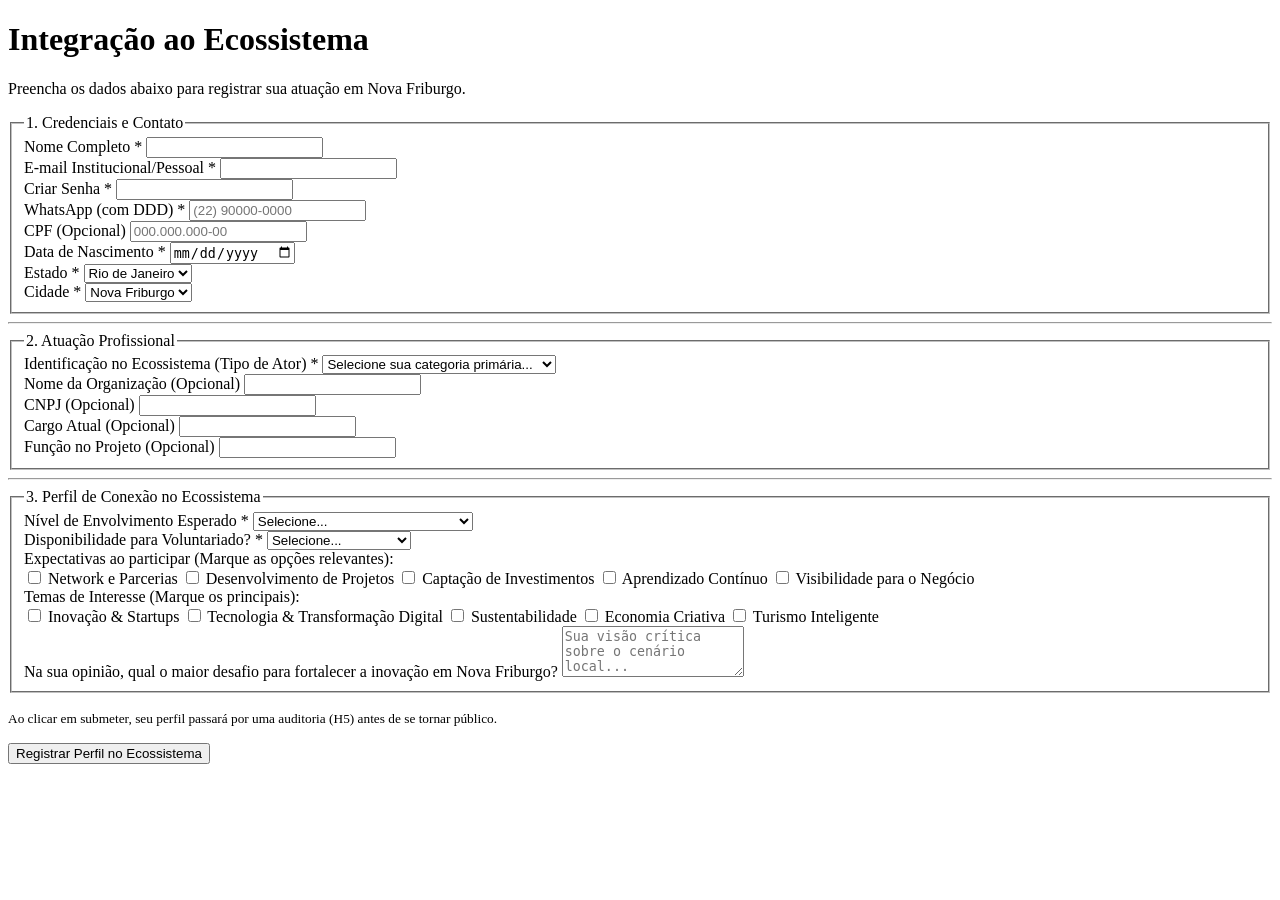
==== cadastro.html @ bd3747cb "atualizacoes" ====
<!DOCTYPE html>
<html lang="pt-BR">
<head>
    <meta charset="UTF-8">
    <meta name="viewport" content="width=device-width, initial-scale=1.0">
    <title>Registro Direto - InovFriValley</title>
</head>
<body>

    <main class="container-cadastro-direto" aria-labelledby="titulo-principal">
        <header class="form-header">
            <h1 id="titulo-principal">Integração ao Ecossistema</h1>
            <p>Preencha os dados abaixo para registrar sua atuação em Nova Friburgo.</p>
        </header>

        <form action="/api/cadastro/completo" method="POST" id="form-registro-direto">

            <fieldset class="form-section">
                <legend>1. Credenciais e Contato</legend>

                <div class="form-grid-2">
                    <div class="input-group">
                        <label for="nome">Nome Completo *</label>
                        <input type="text" id="nome" name="nome" required autocomplete="name">
                    </div>

                    <div class="input-group">
                        <label for="email">E-mail Institucional/Pessoal *</label>
                        <input type="email" id="email" name="email" required autocomplete="email">
                    </div>
                </div>

                <div class="form-grid-3">
                    <div class="input-group">
                        <label for="senha">Criar Senha *</label>
                        <input type="password" id="senha" name="senha" required>
                    </div>

                    <div class="input-group">
                        <label for="whatsapp">WhatsApp (com DDD) *</label>
                        <input type="tel" id="whatsapp" name="whatsapp" placeholder="(22) 90000-0000" required>
                    </div>

                    <div class="input-group">
                        <label for="cpf">CPF (Opcional)</label>
                        <input type="text" id="cpf" name="cpf" placeholder="000.000.000-00">
                    </div>
                </div>
                
                <div class="form-grid-3">
                    <div class="input-group">
                        <label for="nascimento">Data de Nascimento *</label>
                        <input type="date" id="nascimento" name="nascimento" required>
                    </div>

                    <div class="input-group">
                        <label for="estado">Estado *</label>
                        <select id="estado" name="estado" required>
                            <option value="RJ" selected>Rio de Janeiro</option>
                        </select>
                    </div>

                    <div class="input-group">
                        <label for="cidade">Cidade *</label>
                        <select id="cidade" name="cidade" required>
                            <option value="nova-friburgo" selected>Nova Friburgo</option>
                        </select>
                    </div>
                </div>
            </fieldset>

            <hr aria-hidden="true">

            <fieldset class="form-section">
                <legend>2. Atuação Profissional</legend>

                <div class="input-group">
                    <label for="tipo-ator">Identificação no Ecossistema (Tipo de Ator) *</label>
                    <select id="tipo-ator" name="tipoAtor" required>
                        <option value="">Selecione sua categoria primária...</option>
                        <option value="startup">Startup</option>
                        <option value="empresa">Empresa</option>
                        <option value="empreendedor">Empreendedor</option>
                        <option value="investidor">Investidor</option>
                        <option value="universidade">Universidade / Instituição de Ensino</option>
                        <option value="governo">Governo</option>
                        <option value="estudante">Estudante</option>
                    </select>
                </div>

                <div class="form-grid-2">
                    <div class="input-group">
                        <label for="nome-organizacao">Nome da Organização (Opcional)</label>
                        <input type="text" id="nome-organizacao" name="nomeOrganizacao">
                    </div>

                    <div class="input-group">
                        <label for="cnpj">CNPJ (Opcional)</label>
                        <input type="text" id="cnpj" name="cnpj">
                    </div>
                </div>

                <div class="form-grid-2">
                    <div class="input-group">
                        <label for="cargo">Cargo Atual (Opcional)</label>
                        <input type="text" id="cargo" name="cargo">
                    </div>

                    <div class="input-group">
                        <label for="funcao">Função no Projeto (Opcional)</label>
                        <input type="text" id="funcao" name="funcao">
                    </div>
                </div>
            </fieldset>

            <hr aria-hidden="true">

            <fieldset class="form-section">
                <legend>3. Perfil de Conexão no Ecossistema</legend>

                <div class="form-grid-2">
                    <div class="input-group">
                        <label for="nivel-envolvimento">Nível de Envolvimento Esperado *</label>
                        <select id="nivel-envolvimento" name="nivelEnvolvimento" required>
                            <option value="">Selecione...</option>
                            <option value="muito-ativo">Muito Ativo</option>
                            <option value="moderadamente">Moderadamente</option>
                            <option value="pouco-ativo">Pouco Ativo</option>
                            <option value="iniciante">Ainda não participo, mas gostaria</option>
                        </select>
                    </div>

                    <div class="input-group">
                        <label for="voluntariado">Disponibilidade para Voluntariado? *</label>
                        <select id="voluntariado" name="voluntariado" required>
                            <option value="">Selecione...</option>
                            <option value="sim">Sim, tenho interesse</option>
                            <option value="nao">Não no momento</option>
                            <option value="talvez">Talvez futuramente</option>
                        </select>
                    </div>
                </div>

                <div class="input-group checkbox-matrix">
                    <label>Expectativas ao participar (Marque as opções relevantes):</label>
                    <div class="options-grid">
                        <label><input type="checkbox" name="expectativa" value="network"> Network e Parcerias</label>
                        <label><input type="checkbox" name="expectativa" value="projetos"> Desenvolvimento de Projetos</label>
                        <label><input type="checkbox" name="expectativa" value="investimentos"> Captação de Investimentos</label>
                        <label><input type="checkbox" name="expectativa" value="aprendizado"> Aprendizado Contínuo</label>
                        <label><input type="checkbox" name="expectativa" value="visibilidade"> Visibilidade para o Negócio</label>
                    </div>
                </div>

                <div class="input-group checkbox-matrix">
                    <label>Temas de Interesse (Marque os principais):</label>
                    <div class="options-grid">
                        <label><input type="checkbox" name="temas" value="inovacao"> Inovação & Startups</label>
                        <label><input type="checkbox" name="temas" value="tecnologia"> Tecnologia & Transformação Digital</label>
                        <label><input type="checkbox" name="temas" value="sustentabilidade"> Sustentabilidade</label>
                        <label><input type="checkbox" name="temas" value="economia-criativa"> Economia Criativa</label>
                        <label><input type="checkbox" name="temas" value="turismo"> Turismo Inteligente</label>
                    </div>
                </div>

                <div class="input-group">
                    <label for="desafios">Na sua opinião, qual o maior desafio para fortalecer a inovação em Nova Friburgo?</label>
                    <textarea id="desafios" name="desafios" rows="3" placeholder="Sua visão crítica sobre o cenário local..."></textarea>
                </div>
            </fieldset>

            <div class="form-actions-submit">
                <p><small>Ao clicar em submeter, seu perfil passará por uma auditoria (H5) antes de se tornar público.</small></p>
                <button type="submit" class="btn-primary-massive">Registrar Perfil no Ecossistema</button>
            </div>

        </form>
    </main>

</body>
</html>
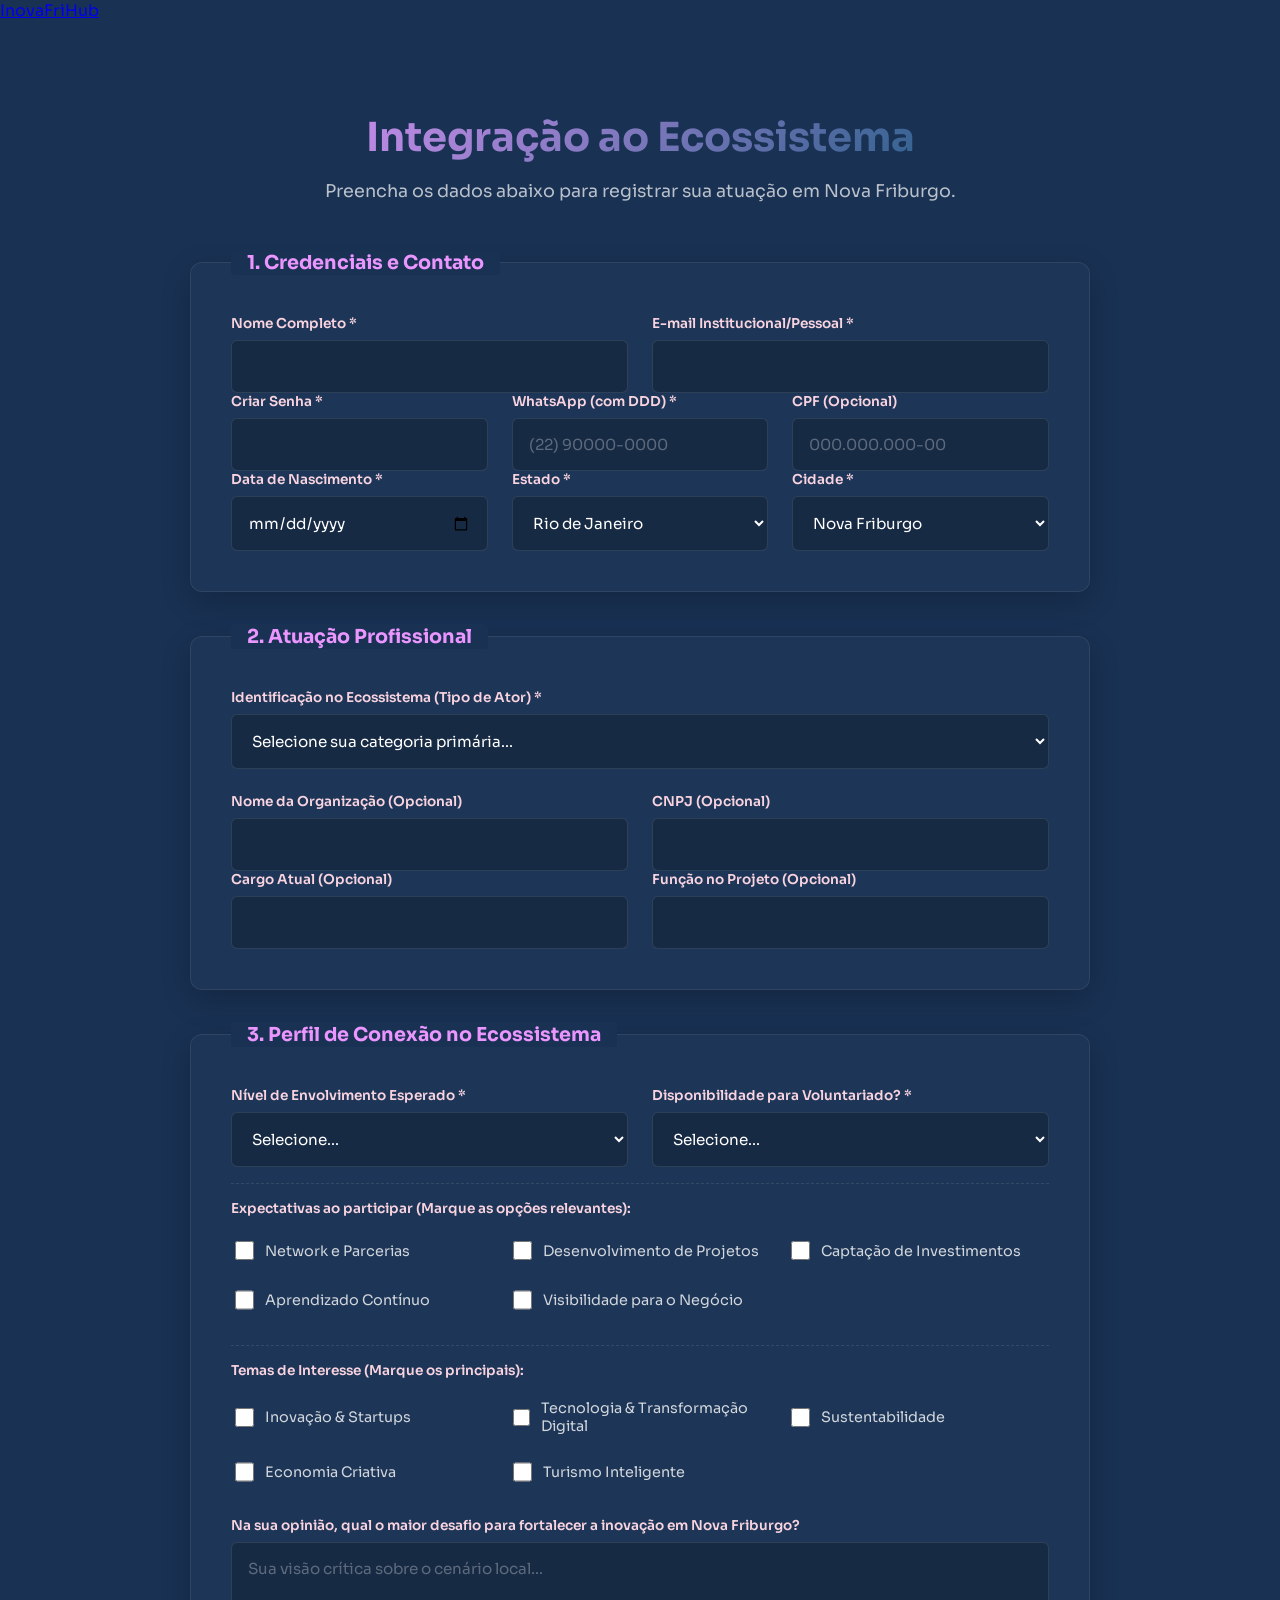
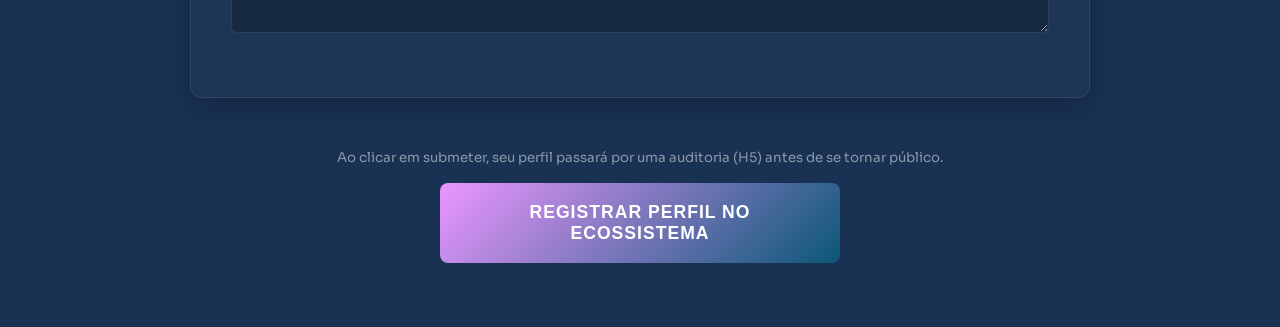
==== commit 7ed6b583: "alterações" ====
--- a/cadastro.html
+++ b/cadastro.html
@@ -3,10 +3,24 @@
 <head>
     <meta charset="UTF-8">
     <meta name="viewport" content="width=device-width, initial-scale=1.0">
-    <title>Registro Direto - InovFriValley</title>
+    <title>Meu Painel - InovaFri Hub</title>
+    
+    <link rel="preconnect" href="https://fonts.googleapis.com">
+    <link rel="preconnect" href="https://fonts.gstatic.com" crossorigin>
+    <link href="https://fonts.googleapis.com/css2?family=Sora:wght@400;600;700&display=swap" rel="stylesheet">
+    
+    <link rel="stylesheet" href="css/style.css">
+    
+    <link rel="stylesheet" href="css/style-cadastrousu.css">
 </head>
 <body>
-
+    <header>
+        <div class="logo">
+        <a href="index.html" aria-label="Página Inicial">
+        <span class="brand-text">InovaFri<span class="brand-highlight">Hub</span></span>
+        </a>
+    </div>
+    
     <main class="container-cadastro-direto" aria-labelledby="titulo-principal">
         <header class="form-header">
             <h1 id="titulo-principal">Integração ao Ecossistema</h1>
--- a/css/style-cadastrousu.css
+++ b/css/style-cadastrousu.css
@@ -0,0 +1,228 @@
+/* ==========================================
+   FORÇAR O DARK MODE GLOBAL
+=========================================== */
+body {
+    background-color: #193153; /* O fundo escuro oficial do InovaFri Hub */
+    color: #ffffff;
+    font-family: 'Sora', sans-serif;
+    margin: 0;
+    min-height: 100vh;
+    -webkit-font-smoothing: antialiased;
+}
+/* ==========================================
+   PÁGINA DE CADASTRO (REGISTRO DIRETO)
+=========================================== */
+
+/* 1. Container Principal e Cabeçalho */
+.container-cadastro-direto {
+    max-width: 900px;
+    margin: 0 auto;
+    padding: 4rem 2rem;
+    font-family: 'Sora', sans-serif;
+    color: #ffffff;
+}
+
+.form-header {
+    text-align: center;
+    margin-bottom: 3rem;
+}
+
+.form-header h1 {
+    font-size: 2.5rem;
+    margin-bottom: 0.5rem;
+    background: linear-gradient(135deg, #EB96FF 0%, #0B5777 100%);
+    -webkit-background-clip: text;
+    -webkit-text-fill-color: transparent;
+    background-clip: text;
+}
+
+.form-header p {
+    color: rgba(255, 255, 255, 0.7);
+    font-size: 1.1rem;
+}
+
+/* 2. Seções do Formulário (Cards) */
+.form-section {
+    background: rgba(255, 255, 255, 0.02);
+    border: 1px solid rgba(255, 255, 255, 0.08);
+    border-radius: 12px;
+    padding: 2.5rem;
+    margin: 0;
+    box-shadow: 0 10px 30px rgba(0, 0, 0, 0.2);
+}
+
+.form-section legend {
+    font-size: 1.2rem;
+    font-weight: 700;
+    color: #EB96FF; /* Destaque neon para ancorar o olhar do usuário */
+    background-color: #193153; /* Mesma cor do fundo do body para cortar a borda perfeitamente */
+    padding: 0 1rem;
+    border-radius: 4px;
+}
+
+hr[aria-hidden="true"] {
+    border: none;
+    height: 2rem; /* Usa o HR apenas como espaçador invisível entre os blocos */
+    margin: 0;
+}
+
+/* 3. Sistema de Grids (Reduz a altura vertical do formulário) */
+.form-grid-2 {
+    display: grid;
+    grid-template-columns: 1fr 1fr;
+    gap: 1.5rem;
+}
+
+.form-grid-3 {
+    display: grid;
+    grid-template-columns: repeat(3, 1fr);
+    gap: 1.5rem;
+}
+
+/* 4. Estilização dos Inputs */
+.input-group {
+    margin-bottom: 1.5rem;
+    display: flex;
+    flex-direction: column;
+}
+
+/* Remove a margem do último input dentro de um grid para não quebrar o alinhamento */
+.form-grid-2 .input-group, 
+.form-grid-3 .input-group {
+    margin-bottom: 0;
+}
+
+.input-group label {
+    font-size: 0.85rem;
+    font-weight: 600;
+    color: #F9D4E0;
+    margin-bottom: 0.5rem;
+}
+
+.input-group input,
+.input-group select,
+.input-group textarea {
+    width: 100%;
+    padding: 1rem;
+    background: rgba(0, 0, 0, 0.2);
+    border: 1px solid rgba(255, 255, 255, 0.1);
+    border-radius: 6px;
+    color: #ffffff;
+    font-family: inherit;
+    font-size: 0.95rem;
+    transition: all 0.2s ease;
+    box-sizing: border-box;
+}
+
+/* Estiliza o placeholder para não ficar muito claro */
+.input-group input::placeholder,
+.input-group textarea::placeholder {
+    color: rgba(255, 255, 255, 0.3);
+}
+
+.input-group input:focus,
+.input-group select:focus,
+.input-group textarea:focus {
+    outline: none;
+    border-color: #EB96FF;
+    background: rgba(255, 255, 255, 0.05);
+    box-shadow: 0 0 0 3px rgba(235, 150, 255, 0.15);
+}
+/* Correção para o fundo branco das opções do Select */
+.input-group select option {
+    background-color: #193153; /* Fundo azul-marinho da marca */
+    color: #ffffff;            /* Texto branco */
+    padding: 10px;             /* Dá um pouco de espaço para respirar */
+}
+
+/* 5. Matriz de Checkboxes (Transforma os checkboxes numa grade limpa) */
+.checkbox-matrix {
+    margin-top: 1rem;
+    padding-top: 1rem;
+    border-top: 1px dashed rgba(255, 255, 255, 0.1);
+}
+
+.options-grid {
+    display: grid;
+    grid-template-columns: repeat(auto-fill, minmax(220px, 1fr));
+    gap: 1rem;
+    margin-top: 0.8rem;
+}
+
+.options-grid label {
+    display: flex;
+    align-items: center;
+    gap: 0.5rem;
+    color: rgba(255, 255, 255, 0.8);
+    font-weight: 400;
+    font-size: 0.9rem;
+    cursor: pointer;
+    text-transform: none;
+}
+
+.options-grid input[type="checkbox"] {
+    width: 1.2rem;
+    height: 1.2rem;
+    accent-color: #EB96FF; /* Pinta o checkbox nativo com a cor da marca */
+    cursor: pointer;
+}
+
+/* 6. Ação Final (Submit) */
+.form-actions-submit {
+    margin-top: 3rem;
+    text-align: center;
+    display: flex;
+    flex-direction: column;
+    align-items: center;
+    gap: 1rem;
+}
+
+.form-actions-submit p {
+    color: rgba(255, 255, 255, 0.5);
+    margin: 0;
+}
+
+.btn-primary-massive {
+    width: 100%;
+    max-width: 400px;
+    padding: 1.2rem;
+    font-size: 1.1rem;
+    font-weight: 700;
+    text-transform: uppercase;
+    letter-spacing: 1px;
+    color: #ffffff;
+    background: linear-gradient(135deg, #EB96FF 0%, #0B5777 100%);
+    border: none;
+    border-radius: 8px;
+    cursor: pointer;
+    transition: transform 0.2s, box-shadow 0.2s, filter 0.2s;
+}
+
+.btn-primary-massive:hover {
+    transform: translateY(-2px);
+    box-shadow: 0 15px 30px rgba(235, 150, 255, 0.2);
+    filter: brightness(1.1);
+}
+
+/* 7. Responsividade Absoluta (Mobile) */
+@media (max-width: 768px) {
+    .container-cadastro-direto {
+        padding: 2rem 1rem;
+    }
+    
+    .form-section {
+        padding: 1.5rem;
+    }
+
+    /* Quebra todas as colunas para o formato empilhado em telas pequenas */
+    .form-grid-2, 
+    .form-grid-3 {
+        grid-template-columns: 1fr;
+        gap: 1rem;
+    }
+    
+    .form-grid-2 .input-group, 
+    .form-grid-3 .input-group {
+        margin-bottom: 0.5rem;
+    }
+}
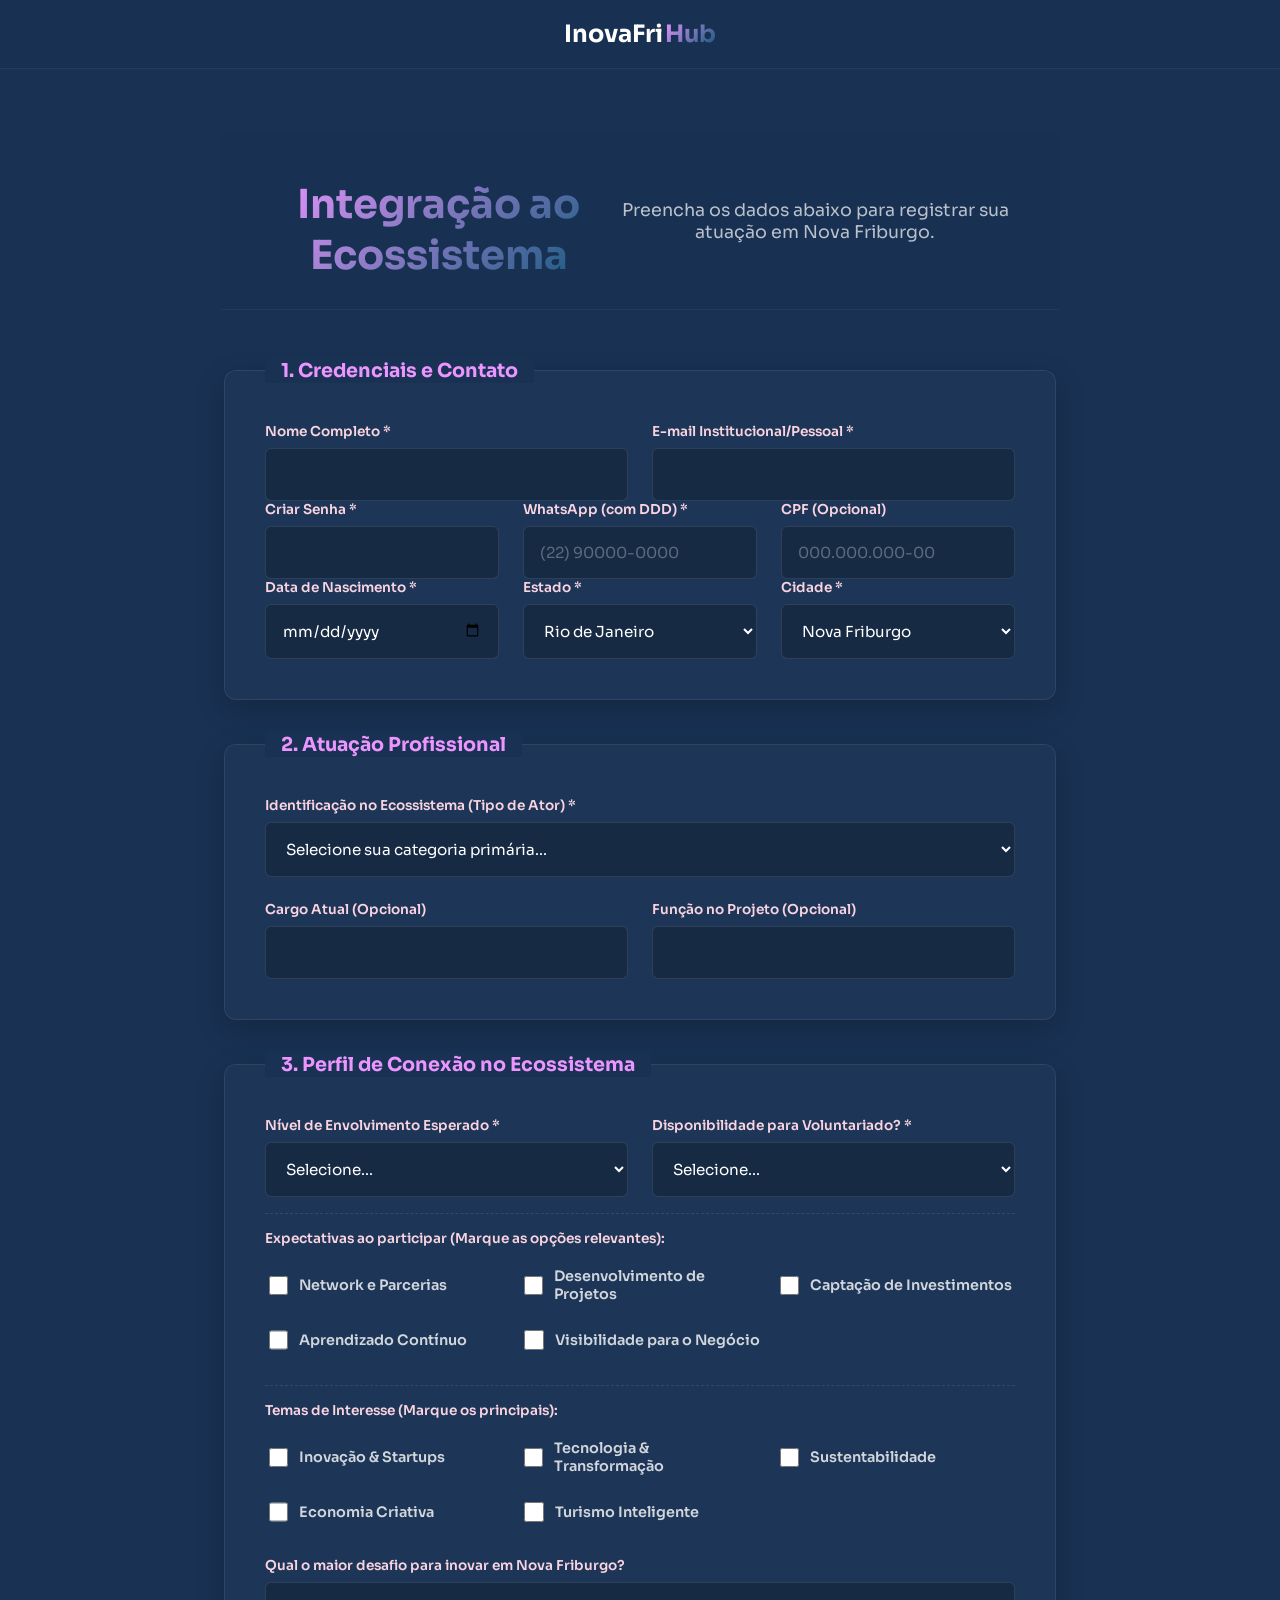
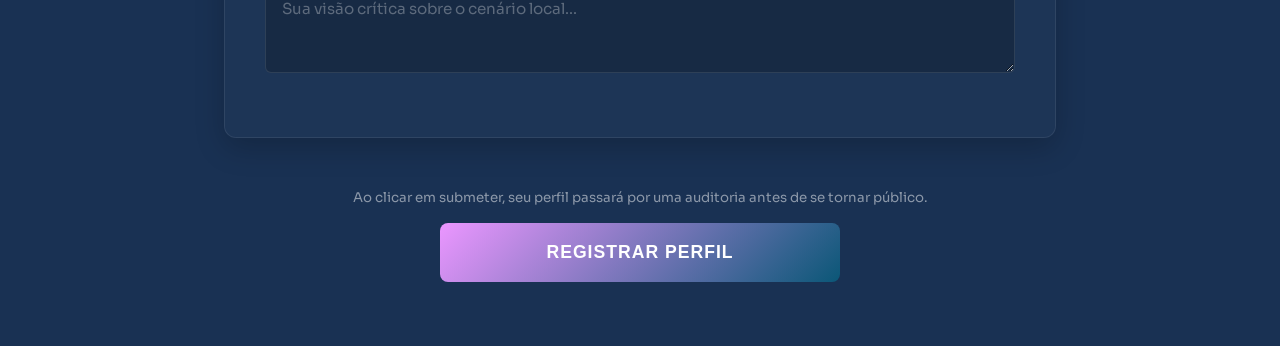
==== commit 1ad5f650: "ALTEREI TUDO" ====
--- a/cadastro.html
+++ b/cadastro.html
@@ -3,23 +3,21 @@
 <head>
     <meta charset="UTF-8">
     <meta name="viewport" content="width=device-width, initial-scale=1.0">
-    <title>Meu Painel - InovaFri Hub</title>
-    
+    <title>Cadastro - InovaFri Hub</title>
     <link rel="preconnect" href="https://fonts.googleapis.com">
     <link rel="preconnect" href="https://fonts.gstatic.com" crossorigin>
     <link href="https://fonts.googleapis.com/css2?family=Sora:wght@400;600;700&display=swap" rel="stylesheet">
-    
-    <link rel="stylesheet" href="css/style.css">
-    
     <link rel="stylesheet" href="css/style-cadastrousu.css">
 </head>
 <body>
+    
     <header>
         <div class="logo">
-        <a href="index.html" aria-label="Página Inicial">
-        <span class="brand-text">InovaFri<span class="brand-highlight">Hub</span></span>
-        </a>
-    </div>
+            <a href="index.html" aria-label="Página Inicial">
+                <span class="brand-text">InovaFri<span class="brand-highlight">Hub</span></span>
+            </a>
+        </div>
+    </header>
     
     <main class="container-cadastro-direto" aria-labelledby="titulo-principal">
         <header class="form-header">
@@ -52,12 +50,12 @@
 
                     <div class="input-group">
                         <label for="whatsapp">WhatsApp (com DDD) *</label>
-                        <input type="tel" id="whatsapp" name="whatsapp" placeholder="(22) 90000-0000" required>
+                        <input type="tel" id="whatsapp" name="whatsapp" placeholder="(22) 90000-0000" required maxlength="15">
                     </div>
 
                     <div class="input-group">
                         <label for="cpf">CPF (Opcional)</label>
-                        <input type="text" id="cpf" name="cpf" placeholder="000.000.000-00">
+                        <input type="text" id="cpf" name="cpf" placeholder="000.000.000-00" maxlength="14">
                     </div>
                 </div>
                 
@@ -83,8 +81,6 @@
                 </div>
             </fieldset>
 
-            <hr aria-hidden="true">
-
             <fieldset class="form-section">
                 <legend>2. Atuação Profissional</legend>
 
@@ -94,7 +90,7 @@
                         <option value="">Selecione sua categoria primária...</option>
                         <option value="startup">Startup</option>
                         <option value="empresa">Empresa</option>
-                        <option value="empreendedor">Empreendedor</option>
+                        <option value="empreendedor">Empreendedor (Solo)</option>
                         <option value="investidor">Investidor</option>
                         <option value="universidade">Universidade / Instituição de Ensino</option>
                         <option value="governo">Governo</option>
@@ -102,15 +98,15 @@
                     </select>
                 </div>
 
-                <div class="form-grid-2">
+                <div class="form-grid-2 dynamic-field hidden" id="linha-organizacao">
                     <div class="input-group">
-                        <label for="nome-organizacao">Nome da Organização (Opcional)</label>
+                        <label for="nome-organizacao">Nome da Organização *</label>
                         <input type="text" id="nome-organizacao" name="nomeOrganizacao">
                     </div>
 
                     <div class="input-group">
-                        <label for="cnpj">CNPJ (Opcional)</label>
-                        <input type="text" id="cnpj" name="cnpj">
+                        <label for="cnpj">CNPJ *</label>
+                        <input type="text" id="cnpj" name="cnpj" placeholder="00.000.000/0000-00" maxlength="18">
                     </div>
                 </div>
 
@@ -126,8 +122,6 @@
                     </div>
                 </div>
             </fieldset>
-
-            <hr aria-hidden="true">
 
             <fieldset class="form-section">
                 <legend>3. Perfil de Conexão no Ecossistema</legend>
@@ -170,7 +164,7 @@
                     <label>Temas de Interesse (Marque os principais):</label>
                     <div class="options-grid">
                         <label><input type="checkbox" name="temas" value="inovacao"> Inovação & Startups</label>
-                        <label><input type="checkbox" name="temas" value="tecnologia"> Tecnologia & Transformação Digital</label>
+                        <label><input type="checkbox" name="temas" value="tecnologia"> Tecnologia & Transformação</label>
                         <label><input type="checkbox" name="temas" value="sustentabilidade"> Sustentabilidade</label>
                         <label><input type="checkbox" name="temas" value="economia-criativa"> Economia Criativa</label>
                         <label><input type="checkbox" name="temas" value="turismo"> Turismo Inteligente</label>
@@ -178,18 +172,19 @@
                 </div>
 
                 <div class="input-group">
-                    <label for="desafios">Na sua opinião, qual o maior desafio para fortalecer a inovação em Nova Friburgo?</label>
+                    <label for="desafios">Qual o maior desafio para inovar em Nova Friburgo?</label>
                     <textarea id="desafios" name="desafios" rows="3" placeholder="Sua visão crítica sobre o cenário local..."></textarea>
                 </div>
             </fieldset>
 
             <div class="form-actions-submit">
-                <p><small>Ao clicar em submeter, seu perfil passará por uma auditoria (H5) antes de se tornar público.</small></p>
-                <button type="submit" class="btn-primary-massive">Registrar Perfil no Ecossistema</button>
+                <p><small>Ao clicar em submeter, seu perfil passará por uma auditoria antes de se tornar público.</small></p>
+                <button type="submit" id="btn-submit" class="btn-primary-massive">Registrar Perfil</button>
             </div>
 
         </form>
     </main>
 
+    <script src="js/cadastro.js"></script>
 </body>
 </html>
--- a/css/style-cadastrousu.css
+++ b/css/style-cadastrousu.css
@@ -1,32 +1,53 @@
+@import url('https://fonts.googleapis.com/css2?family=Sora:wght@400;600;700&display=swap');
+
 /* ==========================================
-   FORÇAR O DARK MODE GLOBAL
+   FORÇAR O DARK MODE GLOBAL E RESET
 =========================================== */
+*, *::before, *::after {
+    box-sizing: border-box;
+}
+
 body {
-    background-color: #193153; /* O fundo escuro oficial do InovaFri Hub */
+    background-color: #193153;
     color: #ffffff;
     font-family: 'Sora', sans-serif;
     margin: 0;
     min-height: 100vh;
     -webkit-font-smoothing: antialiased;
 }
+
+/* ==========================================
+   CABEÇALHO (HEADER) - CORREÇÃO DE ALINHAMENTO
+=========================================== */
+header {
+    display: flex;
+    justify-content: center;
+    align-items: center;
+    padding: 1.2rem 5%;
+    background-color: rgba(25, 49, 83, 0.95);
+    border-bottom: 1px solid rgba(255, 255, 255, 0.05);
+}
+
+.logo a { text-decoration: none; display: flex; align-items: center; }
+.brand-text { font-size: 1.5rem; font-weight: 700; color: #ffffff; }
+.brand-highlight {
+    background: linear-gradient(135deg, #EB96FF 0%, #0B5777 100%);
+    -webkit-background-clip: text;
+    -webkit-text-fill-color: transparent;
+    background-clip: text;
+    margin-left: 2px;
+}
+
 /* ==========================================
    PÁGINA DE CADASTRO (REGISTRO DIRETO)
 =========================================== */
-
-/* 1. Container Principal e Cabeçalho */
 .container-cadastro-direto {
     max-width: 900px;
     margin: 0 auto;
     padding: 4rem 2rem;
-    font-family: 'Sora', sans-serif;
-    color: #ffffff;
 }
 
-.form-header {
-    text-align: center;
-    margin-bottom: 3rem;
-}
-
+.form-header { text-align: center; margin-bottom: 3rem; }
 .form-header h1 {
     font-size: 2.5rem;
     margin-bottom: 0.5rem;
@@ -35,194 +56,108 @@
     -webkit-text-fill-color: transparent;
     background-clip: text;
 }
+.form-header p { color: rgba(255, 255, 255, 0.7); font-size: 1.1rem; }
 
-.form-header p {
-    color: rgba(255, 255, 255, 0.7);
-    font-size: 1.1rem;
-}
-
-/* 2. Seções do Formulário (Cards) */
+/* SEÇÕES DO FORMULÁRIO (CARDS) */
 .form-section {
     background: rgba(255, 255, 255, 0.02);
     border: 1px solid rgba(255, 255, 255, 0.08);
     border-radius: 12px;
     padding: 2.5rem;
-    margin: 0;
+    margin-bottom: 2rem;
     box-shadow: 0 10px 30px rgba(0, 0, 0, 0.2);
 }
 
 .form-section legend {
     font-size: 1.2rem;
     font-weight: 700;
-    color: #EB96FF; /* Destaque neon para ancorar o olhar do usuário */
-    background-color: #193153; /* Mesma cor do fundo do body para cortar a borda perfeitamente */
+    color: #EB96FF;
+    background-color: #193153;
     padding: 0 1rem;
     border-radius: 4px;
 }
 
-hr[aria-hidden="true"] {
-    border: none;
-    height: 2rem; /* Usa o HR apenas como espaçador invisível entre os blocos */
-    margin: 0;
+/* SISTEMA DE GRIDS */
+.form-grid-2 { display: grid; grid-template-columns: 1fr 1fr; gap: 1.5rem; }
+.form-grid-3 { display: grid; grid-template-columns: repeat(3, 1fr); gap: 1.5rem; }
+
+/* INPUTS */
+.input-group { margin-bottom: 1.5rem; display: flex; flex-direction: column; }
+.form-grid-2 .input-group, .form-grid-3 .input-group { margin-bottom: 0; }
+
+.input-group label {
+    font-size: 0.85rem; font-weight: 600; color: #F9D4E0; margin-bottom: 0.5rem;
 }
 
-/* 3. Sistema de Grids (Reduz a altura vertical do formulário) */
-.form-grid-2 {
-    display: grid;
-    grid-template-columns: 1fr 1fr;
-    gap: 1.5rem;
+.input-group input, .input-group select, .input-group textarea {
+    width: 100%; padding: 1rem;
+    background: rgba(0, 0, 0, 0.2);
+    border: 1px solid rgba(255, 255, 255, 0.1);
+    border-radius: 6px; color: #ffffff;
+    font-family: inherit; font-size: 0.95rem;
+    transition: all 0.2s ease;
 }
 
-.form-grid-3 {
-    display: grid;
-    grid-template-columns: repeat(3, 1fr);
-    gap: 1.5rem;
-}
-
-/* 4. Estilização dos Inputs */
-.input-group {
-    margin-bottom: 1.5rem;
-    display: flex;
-    flex-direction: column;
-}
-
-/* Remove a margem do último input dentro de um grid para não quebrar o alinhamento */
-.form-grid-2 .input-group, 
-.form-grid-3 .input-group {
-    margin-bottom: 0;
-}
-
-.input-group label {
-    font-size: 0.85rem;
-    font-weight: 600;
-    color: #F9D4E0;
-    margin-bottom: 0.5rem;
-}
-
-.input-group input,
-.input-group select,
-.input-group textarea {
-    width: 100%;
-    padding: 1rem;
-    background: rgba(0, 0, 0, 0.2);
-    border: 1px solid rgba(255, 255, 255, 0.1);
-    border-radius: 6px;
-    color: #ffffff;
-    font-family: inherit;
-    font-size: 0.95rem;
-    transition: all 0.2s ease;
-    box-sizing: border-box;
-}
-
-/* Estiliza o placeholder para não ficar muito claro */
-.input-group input::placeholder,
-.input-group textarea::placeholder {
+.input-group input::placeholder, .input-group textarea::placeholder {
     color: rgba(255, 255, 255, 0.3);
 }
 
-.input-group input:focus,
-.input-group select:focus,
-.input-group textarea:focus {
-    outline: none;
-    border-color: #EB96FF;
+.input-group input:focus, .input-group select:focus, .input-group textarea:focus {
+    outline: none; border-color: #EB96FF;
     background: rgba(255, 255, 255, 0.05);
     box-shadow: 0 0 0 3px rgba(235, 150, 255, 0.15);
 }
-/* Correção para o fundo branco das opções do Select */
-.input-group select option {
-    background-color: #193153; /* Fundo azul-marinho da marca */
-    color: #ffffff;            /* Texto branco */
-    padding: 10px;             /* Dá um pouco de espaço para respirar */
+
+.input-group select option { background-color: #193153; color: #ffffff; padding: 10px; }
+
+/* CHECKBOXES */
+.checkbox-matrix { margin-top: 1rem; padding-top: 1rem; border-top: 1px dashed rgba(255, 255, 255, 0.1); }
+.options-grid { display: grid; grid-template-columns: repeat(auto-fill, minmax(220px, 1fr)); gap: 1rem; margin-top: 0.8rem; }
+.options-grid label { display: flex; align-items: center; gap: 0.5rem; color: rgba(255, 255, 255, 0.8); font-size: 0.9rem; cursor: pointer; }
+.options-grid input[type="checkbox"] { width: 1.2rem; height: 1.2rem; accent-color: #EB96FF; cursor: pointer; }
+
+/* ==========================================
+   ANIMAÇÕES E ESTADOS (JS DINÂMICO)
+=========================================== */
+.dynamic-field {
+    opacity: 1;
+    max-height: 200px;
+    overflow: hidden;
+    transition: all 0.4s cubic-bezier(0.4, 0, 0.2, 1);
+    margin-top: 1.5rem;
 }
 
-/* 5. Matriz de Checkboxes (Transforma os checkboxes numa grade limpa) */
-.checkbox-matrix {
-    margin-top: 1rem;
-    padding-top: 1rem;
-    border-top: 1px dashed rgba(255, 255, 255, 0.1);
+.dynamic-field.hidden {
+    opacity: 0; max-height: 0; margin-top: 0;
+    pointer-events: none; border: none; padding: 0;
 }
 
-.options-grid {
-    display: grid;
-    grid-template-columns: repeat(auto-fill, minmax(220px, 1fr));
-    gap: 1rem;
-    margin-top: 0.8rem;
-}
-
-.options-grid label {
-    display: flex;
-    align-items: center;
-    gap: 0.5rem;
-    color: rgba(255, 255, 255, 0.8);
-    font-weight: 400;
-    font-size: 0.9rem;
-    cursor: pointer;
-    text-transform: none;
-}
-
-.options-grid input[type="checkbox"] {
-    width: 1.2rem;
-    height: 1.2rem;
-    accent-color: #EB96FF; /* Pinta o checkbox nativo com a cor da marca */
-    cursor: pointer;
-}
-
-/* 6. Ação Final (Submit) */
-.form-actions-submit {
-    margin-top: 3rem;
-    text-align: center;
-    display: flex;
-    flex-direction: column;
-    align-items: center;
-    gap: 1rem;
-}
-
-.form-actions-submit p {
-    color: rgba(255, 255, 255, 0.5);
-    margin: 0;
-}
+/* BOTÃO DE SUBMIT */
+.form-actions-submit { margin-top: 3rem; text-align: center; display: flex; flex-direction: column; align-items: center; gap: 1rem; }
+.form-actions-submit p { color: rgba(255, 255, 255, 0.5); margin: 0; }
 
 .btn-primary-massive {
-    width: 100%;
-    max-width: 400px;
-    padding: 1.2rem;
-    font-size: 1.1rem;
-    font-weight: 700;
-    text-transform: uppercase;
-    letter-spacing: 1px;
-    color: #ffffff;
+    width: 100%; max-width: 400px; padding: 1.2rem;
+    font-size: 1.1rem; font-weight: 700; text-transform: uppercase;
+    letter-spacing: 1px; color: #ffffff;
     background: linear-gradient(135deg, #EB96FF 0%, #0B5777 100%);
-    border: none;
-    border-radius: 8px;
-    cursor: pointer;
+    border: none; border-radius: 8px; cursor: pointer;
     transition: transform 0.2s, box-shadow 0.2s, filter 0.2s;
 }
 
 .btn-primary-massive:hover {
-    transform: translateY(-2px);
-    box-shadow: 0 15px 30px rgba(235, 150, 255, 0.2);
-    filter: brightness(1.1);
+    transform: translateY(-2px); box-shadow: 0 15px 30px rgba(235, 150, 255, 0.2); filter: brightness(1.1);
 }
 
-/* 7. Responsividade Absoluta (Mobile) */
+.btn-primary-massive:disabled {
+    background: #3a4b63; color: rgba(255, 255, 255, 0.5); cursor: not-allowed;
+    transform: none !important; box-shadow: none !important;
+}
+
+/* RESPONSIVIDADE */
 @media (max-width: 768px) {
-    .container-cadastro-direto {
-        padding: 2rem 1rem;
-    }
-    
-    .form-section {
-        padding: 1.5rem;
-    }
-
-    /* Quebra todas as colunas para o formato empilhado em telas pequenas */
-    .form-grid-2, 
-    .form-grid-3 {
-        grid-template-columns: 1fr;
-        gap: 1rem;
-    }
-    
-    .form-grid-2 .input-group, 
-    .form-grid-3 .input-group {
-        margin-bottom: 0.5rem;
-    }
-}
+    .container-cadastro-direto { padding: 2rem 1rem; }
+    .form-section { padding: 1.5rem; }
+    .form-grid-2, .form-grid-3 { grid-template-columns: 1fr; gap: 1rem; }
+    .form-grid-2 .input-group, .form-grid-3 .input-group { margin-bottom: 0.5rem; }
+}
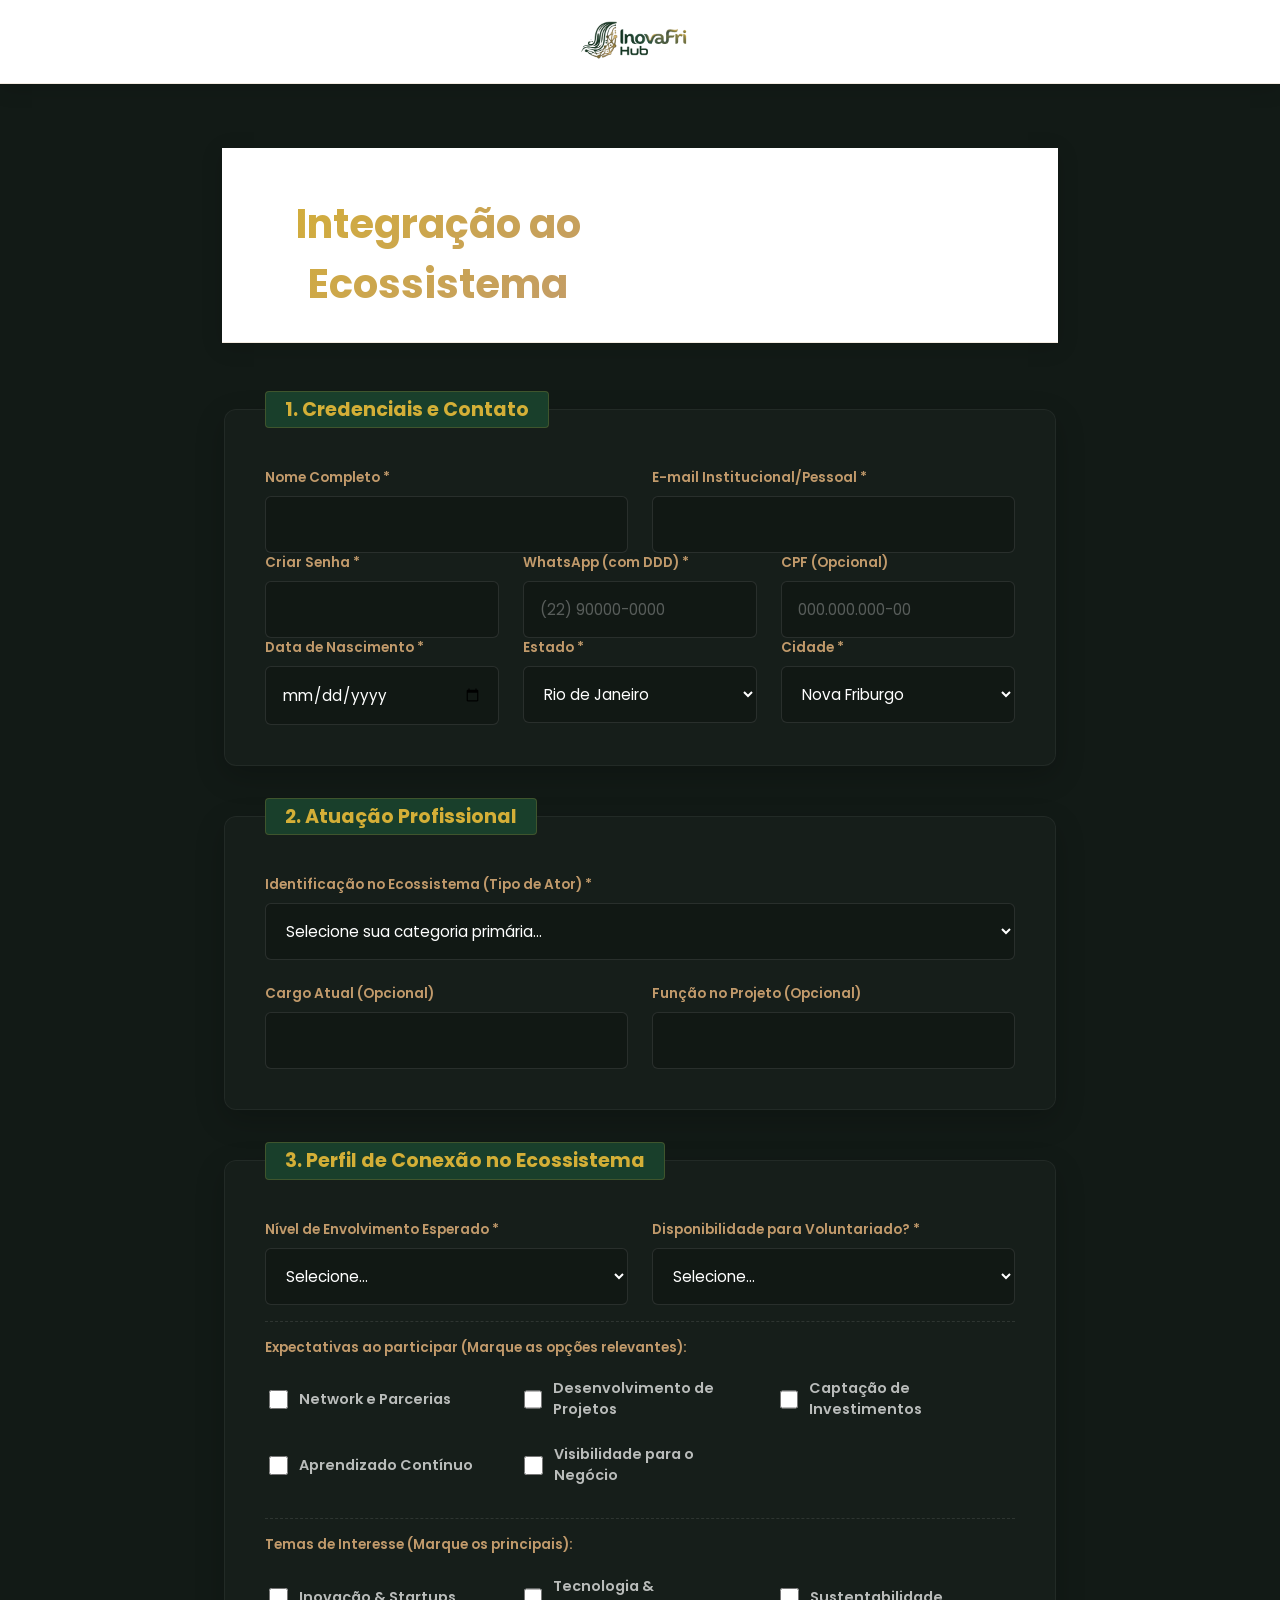
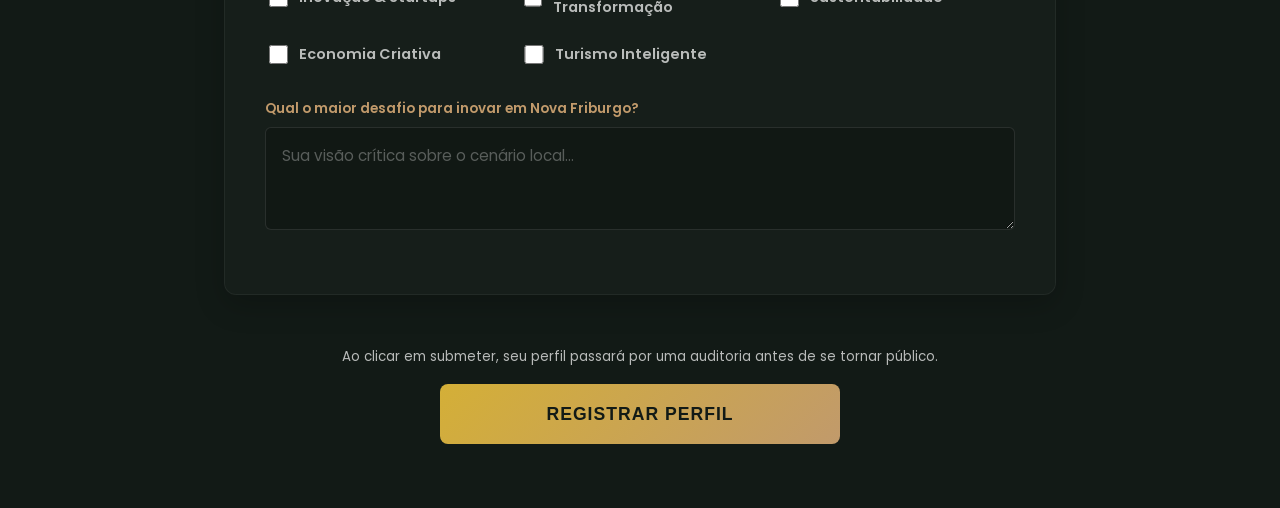
==== commit a7b015b6: "alteração do css - identidade nova" ====
--- a/cadastro.html
+++ b/cadastro.html
@@ -4,17 +4,17 @@
     <meta charset="UTF-8">
     <meta name="viewport" content="width=device-width, initial-scale=1.0">
     <title>Cadastro - InovaFri Hub</title>
-    <link rel="preconnect" href="https://fonts.googleapis.com">
+   <link rel="preconnect" href="https://fonts.googleapis.com">
     <link rel="preconnect" href="https://fonts.gstatic.com" crossorigin>
-    <link href="https://fonts.googleapis.com/css2?family=Sora:wght@400;600;700&display=swap" rel="stylesheet">
+    <link href="https://fonts.googleapis.com/css2?family=Poppins:ital,wght@0,100;0,200;0,300;0,400;0,500;0,600;0,700;0,800;0,900;1,100;1,200;1,300;1,400;1,500;1,600;1,700;1,800;1,900&display=swap" rel="stylesheet">
     <link rel="stylesheet" href="css/style-cadastrousu.css">
 </head>
 <body>
     
     <header>
         <div class="logo">
-            <a href="index.html" aria-label="Página Inicial">
-                <span class="brand-text">InovaFri<span class="brand-highlight">Hub</span></span>
+            <a href="index.html" aria-label="Página Inicial InovaFri Hub">
+                <img src="assets/Logo-InovaFri.png" alt="InovaFri Hub" width="200" height="45" class="brand-logo" fetchpriority="high">
             </a>
         </div>
     </header>
--- a/css/style-cadastrousu.css
+++ b/css/style-cadastrousu.css
@@ -1,45 +1,52 @@
-@import url('https://fonts.googleapis.com/css2?family=Sora:wght@400;600;700&display=swap');
+@import url('https://fonts.googleapis.com/css2?family=Poppins:ital,wght@0,100;0,200;0,300;0,400;0,500;0,600;0,700;0,800;0,900;1,100;1,200;1,300;1,400;1,500;1,600;1,700;1,800;1,900&display=swap');
 
 /* ==========================================
-   FORÇAR O DARK MODE GLOBAL E RESET
+   VARIÁVEIS GLOBAIS (NOVA IDENTIDADE)
+=========================================== */
+:root {
+    --bg-deep: #121a16; 
+    --brand-navy: #193f2b; 
+    --action-primary: #d4af37; 
+    --action-secondary: #c19a6b; 
+    --gradient-brand: linear-gradient(135deg, var(--action-primary) 0%, var(--action-secondary) 100%);
+    --text-pure: #ffffff;
+    --text-muted: rgba(255, 255, 255, 0.7);
+}
+
+/* ==========================================
+   RESET E CONFIGURAÇÃO GLOBAL
 =========================================== */
 *, *::before, *::after {
     box-sizing: border-box;
 }
 
 body {
-    background-color: #193153;
-    color: #ffffff;
-    font-family: 'Sora', sans-serif;
+    background-color: var(--bg-deep);
+    color: var(--text-pure);
+    font-family: 'Poppins', sans-serif;
     margin: 0;
     min-height: 100vh;
     -webkit-font-smoothing: antialiased;
 }
 
 /* ==========================================
-   CABEÇALHO (HEADER) - CORREÇÃO DE ALINHAMENTO
+   CABEÇALHO (HEADER) - PADRÃO INSTITUCIONAL
 =========================================== */
 header {
     display: flex;
     justify-content: center;
     align-items: center;
     padding: 1.2rem 5%;
-    background-color: rgba(25, 49, 83, 0.95);
-    border-bottom: 1px solid rgba(255, 255, 255, 0.05);
+    background-color: var(--text-pure); /* Fundo branco para destacar a logo, igual ao index */
+    border-bottom: 1px solid rgba(193, 154, 107, 0.2);
+    box-shadow: 0 4px 20px rgba(0,0,0,0.15);
 }
 
 .logo a { text-decoration: none; display: flex; align-items: center; }
-.brand-text { font-size: 1.5rem; font-weight: 700; color: #ffffff; }
-.brand-highlight {
-    background: linear-gradient(135deg, #EB96FF 0%, #0B5777 100%);
-    -webkit-background-clip: text;
-    -webkit-text-fill-color: transparent;
-    background-clip: text;
-    margin-left: 2px;
-}
+.brand-logo { max-height: 45px; width: auto; object-fit: contain; }
 
 /* ==========================================
-   PÁGINA DE CADASTRO (REGISTRO DIRETO)
+   PÁGINA DE CADASTRO
 =========================================== */
 .container-cadastro-direto {
     max-width: 900px;
@@ -51,17 +58,17 @@
 .form-header h1 {
     font-size: 2.5rem;
     margin-bottom: 0.5rem;
-    background: linear-gradient(135deg, #EB96FF 0%, #0B5777 100%);
+    background: var(--gradient-brand);
     -webkit-background-clip: text;
     -webkit-text-fill-color: transparent;
     background-clip: text;
 }
-.form-header p { color: rgba(255, 255, 255, 0.7); font-size: 1.1rem; }
+.form-header p { color: var(--text-muted); font-size: 1.1rem; }
 
 /* SEÇÕES DO FORMULÁRIO (CARDS) */
 .form-section {
     background: rgba(255, 255, 255, 0.02);
-    border: 1px solid rgba(255, 255, 255, 0.08);
+    border: 1px solid rgba(255, 255, 255, 0.05);
     border-radius: 12px;
     padding: 2.5rem;
     margin-bottom: 2rem;
@@ -71,10 +78,11 @@
 .form-section legend {
     font-size: 1.2rem;
     font-weight: 700;
-    color: #EB96FF;
-    background-color: #193153;
-    padding: 0 1rem;
+    color: var(--action-primary);
+    background-color: var(--brand-navy);
+    padding: 0.2rem 1.2rem;
     border-radius: 4px;
+    border: 1px solid rgba(212, 175, 55, 0.2);
 }
 
 /* SISTEMA DE GRIDS */
@@ -86,14 +94,14 @@
 .form-grid-2 .input-group, .form-grid-3 .input-group { margin-bottom: 0; }
 
 .input-group label {
-    font-size: 0.85rem; font-weight: 600; color: #F9D4E0; margin-bottom: 0.5rem;
+    font-size: 0.85rem; font-weight: 600; color: var(--action-secondary); margin-bottom: 0.5rem;
 }
 
 .input-group input, .input-group select, .input-group textarea {
     width: 100%; padding: 1rem;
     background: rgba(0, 0, 0, 0.2);
     border: 1px solid rgba(255, 255, 255, 0.1);
-    border-radius: 6px; color: #ffffff;
+    border-radius: 6px; color: var(--text-pure);
     font-family: inherit; font-size: 0.95rem;
     transition: all 0.2s ease;
 }
@@ -103,21 +111,22 @@
 }
 
 .input-group input:focus, .input-group select:focus, .input-group textarea:focus {
-    outline: none; border-color: #EB96FF;
+    outline: none; border-color: var(--action-primary);
     background: rgba(255, 255, 255, 0.05);
-    box-shadow: 0 0 0 3px rgba(235, 150, 255, 0.15);
+    box-shadow: 0 0 0 3px rgba(212, 175, 55, 0.15); /* Sombra de foco em Dourado */
 }
 
-.input-group select option { background-color: #193153; color: #ffffff; padding: 10px; }
+.input-group select option { background-color: var(--bg-deep); color: var(--text-pure); padding: 10px; }
 
 /* CHECKBOXES */
 .checkbox-matrix { margin-top: 1rem; padding-top: 1rem; border-top: 1px dashed rgba(255, 255, 255, 0.1); }
 .options-grid { display: grid; grid-template-columns: repeat(auto-fill, minmax(220px, 1fr)); gap: 1rem; margin-top: 0.8rem; }
-.options-grid label { display: flex; align-items: center; gap: 0.5rem; color: rgba(255, 255, 255, 0.8); font-size: 0.9rem; cursor: pointer; }
-.options-grid input[type="checkbox"] { width: 1.2rem; height: 1.2rem; accent-color: #EB96FF; cursor: pointer; }
+.options-grid label { display: flex; align-items: center; gap: 0.5rem; color: var(--text-muted); font-size: 0.9rem; cursor: pointer; transition: color 0.2s; }
+.options-grid label:hover { color: var(--action-primary); }
+.options-grid input[type="checkbox"] { width: 1.2rem; height: 1.2rem; accent-color: var(--action-primary); cursor: pointer; }
 
 /* ==========================================
-   ANIMAÇÕES E ESTADOS (JS DINÂMICO)
+   ANIMAÇÕES E ESTADOS
 =========================================== */
 .dynamic-field {
     opacity: 1;
@@ -132,25 +141,30 @@
     pointer-events: none; border: none; padding: 0;
 }
 
-/* BOTÃO DE SUBMIT */
+/* BOTÃO DE SUBMIT (CONTRASTE CRÍTICO APLICADO) */
 .form-actions-submit { margin-top: 3rem; text-align: center; display: flex; flex-direction: column; align-items: center; gap: 1rem; }
-.form-actions-submit p { color: rgba(255, 255, 255, 0.5); margin: 0; }
+.form-actions-submit p { color: var(--text-muted); margin: 0; }
 
 .btn-primary-massive {
     width: 100%; max-width: 400px; padding: 1.2rem;
-    font-size: 1.1rem; font-weight: 700; text-transform: uppercase;
-    letter-spacing: 1px; color: #ffffff;
-    background: linear-gradient(135deg, #EB96FF 0%, #0B5777 100%);
+    font-size: 1.1rem; font-weight: 800; text-transform: uppercase;
+    letter-spacing: 1px; 
+    color: var(--bg-deep); /* Texto ESCURO para contraste em fundo dourado */
+    background: var(--gradient-brand);
     border: none; border-radius: 8px; cursor: pointer;
     transition: transform 0.2s, box-shadow 0.2s, filter 0.2s;
 }
 
 .btn-primary-massive:hover {
-    transform: translateY(-2px); box-shadow: 0 15px 30px rgba(235, 150, 255, 0.2); filter: brightness(1.1);
+    transform: translateY(-2px); 
+    box-shadow: 0 15px 30px rgba(212, 175, 55, 0.25); 
+    filter: brightness(1.1);
 }
 
 .btn-primary-massive:disabled {
-    background: #3a4b63; color: rgba(255, 255, 255, 0.5); cursor: not-allowed;
+    background: rgba(255, 255, 255, 0.1); 
+    color: rgba(255, 255, 255, 0.3); 
+    cursor: not-allowed;
     transform: none !important; box-shadow: none !important;
 }
 
